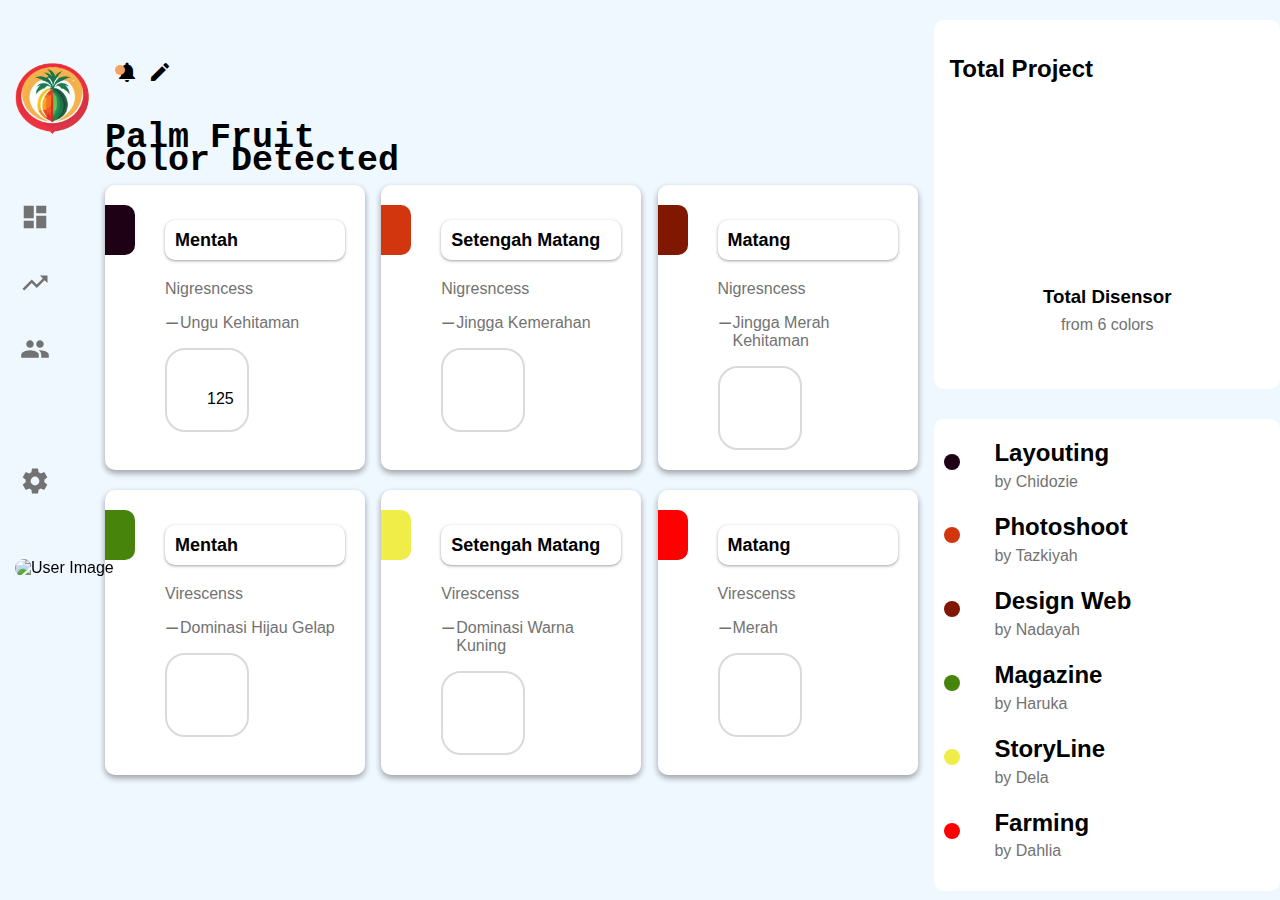
==== public/homepage.html @ 9758030a "web files" ====
<!DOCTYPE html>
<html lang="en">
<head>
    <meta charset="UTF-8">
    <meta name="viewport" content="width=device-width, initial-scale=1.0">
    <link href="https://fonts.googleapis.com/icon?family=Material+Icons" rel="stylesheet">
    <title>Color Detected Palm Fruit</title>
    <link rel="stylesheet" href="icons.css">
    <link rel="stylesheet" href="stylehomepage.css">
    <script src="https://use.fontawesome.com/d1341f9b7a.js"></script>
    <script src="https://cdn.jsdelivr.net/npm/chart.js"></script>
    <script src="https://cdn.jsdelivr.net/npm/chart.js@4.4.3/dist/chart.umd.min.js"></script>
    <script type="module" src="firebase.js"></script>
    <script type="module" src="./homepage.js"></script>
    <script type="module" src="scripts.js"></script>
</head>

<body>
    <div class="dashboard"> <!--Dashboard-->

        <section class="navigation"> <!--Navigation-->
            <img src="img/logo.png" alt="Ilogo" class="logo">

            <div>
                <span class="material-symbols-outlined">dashboard</span>
                <span class="material-symbols-outlined">trending_up</span>
                <span class="material-symbols-outlined">group</span>
                <span class="material-symbols-outlined">calendar_month</span>
                <span class="material-symbols-outlined">settings</span>
            </div>

            <img src="/img/WA.jpeg" alt="User Image" class="user">
        </section><!--Navigation Akhir-->

        <section class="main"> <!--Main-->
        <div class="search"> 
     <!--Search<form action="">
                    <input type="text" name="search" id="search"
                    placeholder="Search Here">
                    <span class="material-symbols-outlined">search</span>
                </form>-->
                <div class="notification">
                <span class="material-symbols-outlined">notifications</span>
                <span class="material-symbols-outlined">edit</span>
                </div>
            </div>

            <div class="title">
                <h1>Palm Fruit</h1>
                <h1>Color Detected</h1>
            <!--Sort 
                <form action="#">
                    <label for="projects">Sort By</label>
                    <select name="projects" id="projects">
                        <option value="recent">Recent Project</option>
                        <option value="finish">Finished Project</option>
                        <option value="ongoing">Ongoing Project</option>
                        <option value="stalled">Stalled Project</option>
                    </select>
                </form>
            </div> 
            Akhir-->

            <div class="project_list"> <!--Project List-->
                
                <div class="project"> <!--Project 1-->
                    <div class="category category_color1"></div>
                    <h2>Mentah</h2>
                    <p>Nigresncess</p>
                    <ul class="activity">
                        <li>Ungu Kehitaman</li>
                    </ul>

                    <div class="meta" style="text-align: center">
                       <!--TEMPAT ANGKA SENSOR-->
                       125
                    </div>

                </div> <!--Project 1 End-->

                <div class="project"> <!--Project 2-->
                    <div class="category category_color2"></div>
                    <h2>Setengah Matang</h2>
                    <p>Nigresncess</p>
                    <ul class="activity">
                        <li>Jingga Kemerahan</li>
                    </ul>

                    <div class="meta">
                       <!--TEMPAT ANGKA SENSOR-->
                    </div>
                </div> <!--Project 2 End-->

                <div class="project"> <!--Project 3-->
                    <div class="category category_color3"></div>
                    <h2>Matang</h2>
                    <p>Nigresncess</p>
                    <ul class="activity">
                        <li>Jingga Merah Kehitaman</li>
                    </ul>

                    <div class="meta">
                       <!--TEMPAT ANGKA SENSOR-->
                    </div>
                </div> <!--Project 3 End-->

                <div class="project"> <!--Project 4-->
                    <div class="category category_color4"></div>
                    <h2>Mentah</h2>
                    <p>Virescenss</p>
                    <ul class="activity">
                        <li>Dominasi Hijau Gelap</li>
                    </ul>

                    <div class="meta">
                       <!--TEMPAT ANGKA SENSOR-->
                    </div>
                </div> <!--Project 4 End-->

                <div class="project"> <!--Project 5-->
                    <div class="category category_color5"></div>
                    <h2>Setengah Matang</h2>
                    <p>Virescenss</p>
                    <ul class="activity">
                        <li>Dominasi Warna Kuning</li>
                    </ul>

                    <div class="meta">
                       <!--TEMPAT ANGKA SENSOR-->
                    </div>
                </div> <!--Project 5 End-->

                <div class="project"> <!--Project 6-->
                    <div class="category category_color6"></div>
                    <h2>Matang</h2>
                    <p>Virescenss</p>
                    <ul class="activity">
                        <li>Merah</li>
                    </ul>

                    <div class="meta">
                       <!--TEMPAT ANGKA SENSOR-->
                    </div>
                </div> <!--Project 6 End-->

            </div> <!--Project List-->
        </section><!--Main Akhir-->


        <section class="secondary"> <!--Secondary-->
            <div class="chart">
                <h2>Total Project</h2>
                <canvas id="myChart"></canvas>

                <div class="complete">
                    <h3>Total Disensor</h3>
                    <p>from 6 colors</p>
                </div>
            </div>

            <div class="recent_project"> <!--Recent Project-->
                <div class="listing">
                    <div class="title">
                        <div class="category category_color1"></div>
                        <h2>Layouting</h2>
                        <p>by Chidozie</p>
                    </div>
                </div>
                <div class="listing">
                    <div class="title">
                        <div class="category category_color2"></div>
                        <h2>Photoshoot</h2>
                        <p>by Tazkiyah</p>
                    </div>
                </div>
                <div class="listing">
                    <div class="title">
                        <div class="category category_color3"></div>
                        <h2>Design Web</h2>
                        <p>by Nadayah</p>
                    </div>
                </div>
                <div class="listing">
                    <div class="title">
                        <div class="category category_color4"></div>
                        <h2>Magazine</h2>
                        <p>by Haruka</p>
                    </div>
                </div>
                <div class="listing">
                    <div class="title">
                        <div class="category category_color5"></div>
                        <h2>StoryLine</h2>
                        <p>by Dela</p>
                    </div>
                </div>
                <div class="listing">
                    <div class="title">
                        <div class="category category_color6"></div>
                        <h2>Farming</h2>
                        <p>by Dahlia</p>
                    </div>
                </div>
            </div><!--Recent Project End-->
        </section><!--Secondary Akhir-->

    </div> <!--Dashboard Akhir-->



    <script>
        const ctx = document.getElementById('myChart');
      
        new Chart(ctx, {
          type: 'doughnut',
          data: {
            labels: ['MentahN', 'SMatangN', 'MatangN', 'MentahV', 'SMatangV', 'MatangV'],
            datasets: [{
              label: '# of Votes',
              data: [12, 19, 3, 5, 2, 3],
              backgroundColor: [
                    'rgb(31, 1, 22)',
                    'rgb(210, 54, 15)',
                    'rgb(128, 23, 0)',
                    'rgb(70, 132, 12)',
                    'rgb(240, 237, 73)',
                    'rgb(255, 0, 0)',
                    ],
                hoverOffset: 4
            }]
          },
        });
      </script>

</body>
</html>
---- public/icons.css ----
/* ICONS */
.material-symbols-outlined{
    font-family: 'Material Icons';
    font-weight: normal;
    font-style: normal;
    font-size: 24px;  /* Preferred icon size */
    display: inline-block;
    line-height: 1;
    text-transform: none;
    letter-spacing: normal;
    word-wrap: normal;
    white-space: nowrap;
    direction: ltr;
  
    /* Support for all WebKit browsers. */
    -webkit-font-smoothing: antialiased;
    /* Support for Safari and Chrome. */
    text-rendering: optimizeLegibility;
  
    /* Support for Firefox. */
    -moz-osx-font-smoothing: grayscale;
  
    /* Support for IE. */
    font-feature-settings: 'liga';
  }
---- public/stylehomepage.css ----
/* FONT */
@font-face {
    font-family:'Nunito' ;
    src: url(/font/Nunito-Regular.ttf);
  }

/* COLORWEB */


*{
  box-sizing: border-box;
  font-family: 'Nunito-Black', sans-serif;
}

body{
  margin: 0px;
  background-color: aliceblue;
}

.dashboard{
  padding: 0px 15px;
  margin: 0 auto;
}

/*======================
Navigation
========================*/
.dashboard .navigation{
  display: flex;
  justify-content: space-between;
  width: 100%;
  margin-top: 10px;
}
.dashboard .navigation img.logo{
  width: 75px;
  height: 75px;
  border-radius: 10px;
}
.dashboard .navigation img.user{
  width: 50px;
  height: 50px;
  border-radius: 10px;
}
.dashboard .navigation div .material-symbols-outlined{
  margin-left: 5px;
  margin-right: 5px;
  font-size: 30px;
  color: #727272;
}
.dashboard .navigation div{
  margin-top: 10px; 

}

/*======================
Main Dashboard
========================*/
/*Search*/
.dashboard .main .search form{
  position: relative;
}
.dashboard .main .search{
  margin-top: 20px;
}
.dashboard .main .search form input{
  width: 100%;
  font-size: 16px;
  padding: 10px 10px 10px 60px;
  border: 1px solid #dadada;
  background-color: rgba(0, 0, 0/ 0);
}
.dashboard .main .search form span{
  position: absolute;
  left: 15px;
  top: 10px;
  color: #727272;
}
.dashboard .main .search .notification{
  margin-left: 10px;
  margin-top: 10px;
}
.dashboard .main .search .notification span:nth-child(1){
  margin-right:5px;
  position: relative;
}
.dashboard .main .search .notification span:nth-child(1)::before{
  content: '';
  width: 10px;
  height: 10px;
  background-color: sandybrown;
  position: absolute;
  border-radius: 50%;
  top: 5px;
}

/*Ma Project*/
.dashboard .main .title{
  margin-top: 10px;
  margin-bottom: 30px;
}
.dashboard .main .title h1{
  font-family: 'Courier New', Courier, monospace;
  font-size: 35px;
  line-height: 0px;
}
.dashboard .main .title form{
  margin-top: 40px;
}
.dashboard .main .title form label{
  margin-right: 15px;
  color: #727272;
  font-size: 16px;
}
.dashboard .main .title form select{
  border: none;
  font-size: 15px;
  background-color: rgba(0, 0, 0/ 0);
}

/*Project List*/
.dashboard .main .project_list .project h2{
  padding: 20px 7px 20px 10px;
  background-color: white;
  box-shadow: rgba(60, 64, 67, 0.3) 0px 1px 2px 0px, rgba(60, 64, 67, 0.15) 0px 1px 3px 1px;
  margin-bottom: 20px;
  border-radius: 10px;
  position: relative;
  font-size: 18px;
  line-height: 0;
}
.dashboard .main .project_list .project p{
  color: #727272;
}
.dashboard .main .project_list .project ul{
  list-style: none;
  position: relative;
  margin-left: 0px;
  padding-left: 0px;
}
.dashboard .main .project_list .project ul li{
  position: relative;
  color: #727272;
  margin-left: 15px;
}
.dashboard .main .project_list .project ul li::before{
  content:"\268A";
  position: absolute;
  left: -15px;
  top: -5px;
}
.dashboard .main .project_list .project .meta{
  display: flex;
  justify-content: space-between;
  margin-top: 15px;

  width: 50px;
  height: 50px;
  padding: 40px;
  border-radius: 20px;
  border: 2px solid #dadada;
}
.dashboard .main .project_list .project {
  padding: 20px 20px 20px 60px;
  background-color: white;
  box-shadow: rgba(0, 0, 0, 0.16) 0px 3px 6px, rgba(0, 0, 0, 0.23) 0px 3px 6px;
  margin-bottom: 20px;
  border-radius: 10px;
  position: relative;
}
.dashboard .main .project_list .category{
  width: 30px;
  height: 50px;
  background-color: rebeccapurple;
  border-radius: 0px 10px 10px 0px;
  position: absolute;
  left: 0;
}
.category_color1{
  background-color: rgb(31, 1, 22) !important;
}
.category_color2{
  background-color: rgb(210, 54, 15) !important;
}
.category_color3{
  background-color: rgb(128, 23, 0) !important;
}
.category_color4{
  background-color: rgb(70, 132, 12) !important;
}
.category_color5{
  background-color: rgb(240, 237, 73) !important;
}
.category_color6{
  background-color: rgb(255, 0, 0) !important;
}

/*======================
Secondary Statics
========================*/
/* Chart */

.dashboard .secondary .chart .complete{
  text-align: center;
  margin: 40px 0px;
}
.dashboard .secondary .chart .complete h3{
  line-height: 0px;
}
.dashboard .secondary .chart .complete p{
  color: #727272;
}
.dashboard .secondary .chart{
  background-color: #fff;
  padding: 15px;
  position: relative;
  margin-bottom: 30px;
}

/* Recent Project */
.dashboard .secondary .recent_project .listing h2{
  line-height: 0px;
}
.dashboard .secondary .recent_project .listing p{
  color: #727272;
}
.dashboard .secondary .recent_project .listing{
  display: flex;
  justify-content:space-between;
}
.dashboard .secondary .recent_project{
  background-color: #fff;
  padding: 15px 15px 15px 60px;
  position: relative;
  margin-bottom: 30px;
}
.dashboard .secondary .recent_project .category{
  width: 16px;
  height: 16px;
  border-radius: 16px;
  position: absolute;
  left: 10px;
  margin-top: 20px;
}


/*======================
Media Query 768xp
========================*/
@media only screen and (min-width: 768px){

  /*Dashborad Search*/
  .dashboard .main .search{
    display: flex;
    justify-content: space-between;
    margin-top: 50px;
    margin-bottom: 50px;
  }
  .dashboard .main .search form{
    margin-top: 10px;
  }
  section.main .project_list{
    display: flex;
    flex-wrap: wrap;
    justify-content: space-between;
  }
  section.main .project_list .project{
    width: 47%;
  }
  section.main .project_list .project span{
    margin-top: 15px;
  }

  /* Recent Projects*/
  section.secondary{
    display: flex;
    justify-content: space-between;
    flex-wrap: nowrap;
    background-color: #fff;
    padding-top: 70px;
  }
  section.secondary .chart{
    width: 40%;
  }
  section.secondary .recent_project{
    width: 55%;
  }
  section.secondary .recent_project .listing span{
  margin-top: 15px;
  }
}

@media only screen and (min-width: 1024px){
  .dashboard .navigation,
  .dashboard .navigation div span,
  section.secondary{
    display: block;
  }
  .dashboard .navigation{
    width: 60%;
    position: fixed;
    z-index: 10;
  }
  section.main{
    width: 65%;
    margin-left: 90px;
    margin-right: 20px;
  }
  section.secondary{
    width: 27%;
    padding-top: 0px;
    position: fixed;
    top: 20px;
    right: 0;
    background-color: transparent;
  }
  section.secondary .chart,
  section.secondary .recent_project{
    width: 100%;
    border-radius: 10px;
  }
  .dashboard .navigation div{
    margin-top: 7vh;
    margin-bottom: 7vh;
  }
  .dashboard .navigation div span{
    margin-top: 4vh;
  }
}
@media only screen and (min-width: 1111px){
  section.main .project_list .project{
    width: 32%;
  }
  section.main{
    width: 65%;
  }
}
@media only screen and (min-width: 1500px){
  section.secondary .recent_project .listing:nth-child(4){
    display: none;
  }
}
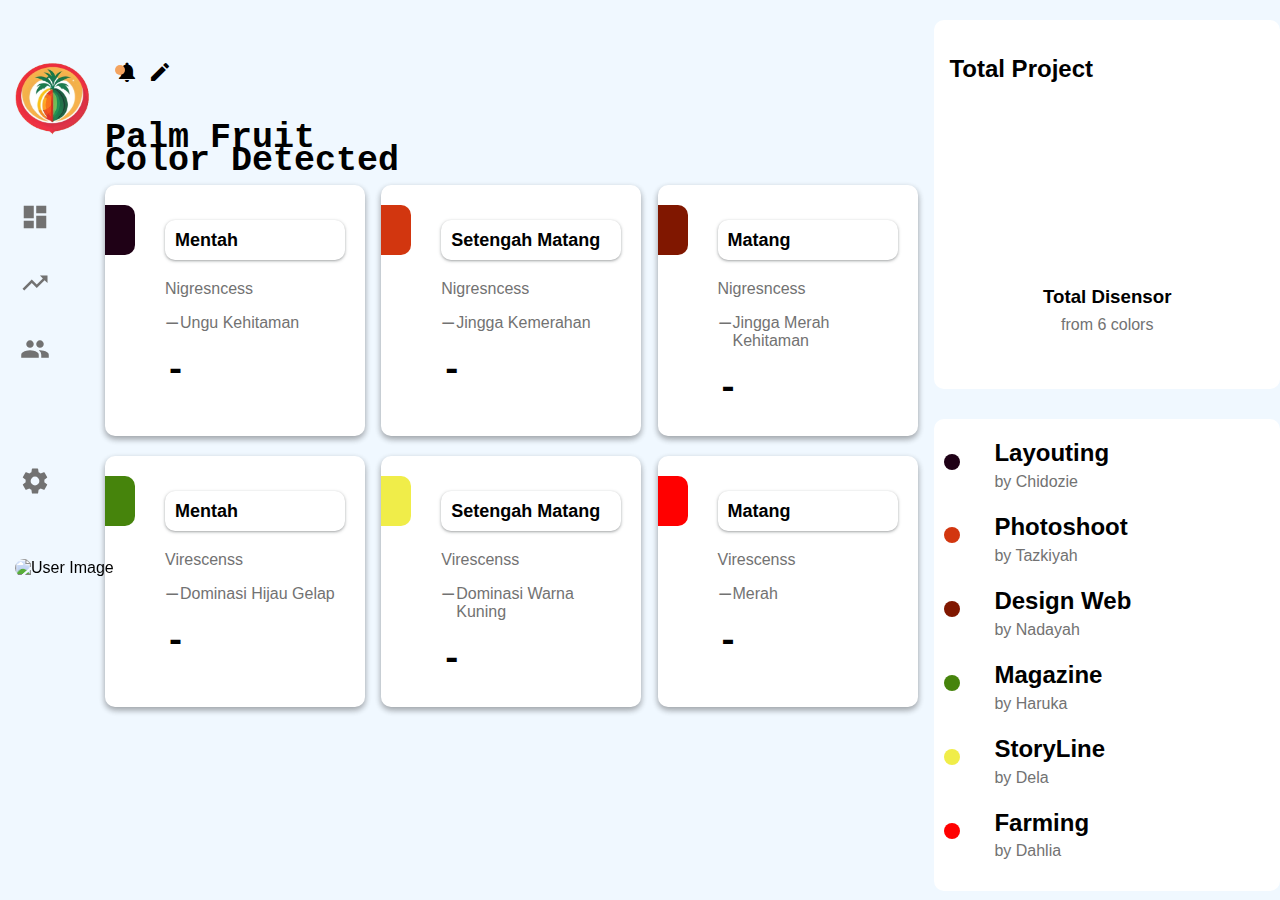
==== commit b196f3b9: "readjust firebase page" ====
--- a/public/homepage.html
+++ b/public/homepage.html
@@ -1,5 +1,6 @@
 <!DOCTYPE html>
 <html lang="en">
+
 <head>
     <meta charset="UTF-8">
     <meta name="viewport" content="width=device-width, initial-scale=1.0">
@@ -33,22 +34,22 @@
         </section><!--Navigation Akhir-->
 
         <section class="main"> <!--Main-->
-        <div class="search"> 
-     <!--Search<form action="">
+            <div class="search">
+                <!--Search<form action="">
                     <input type="text" name="search" id="search"
                     placeholder="Search Here">
                     <span class="material-symbols-outlined">search</span>
                 </form>-->
                 <div class="notification">
-                <span class="material-symbols-outlined">notifications</span>
-                <span class="material-symbols-outlined">edit</span>
+                    <span class="material-symbols-outlined">notifications</span>
+                    <span class="material-symbols-outlined">edit</span>
                 </div>
             </div>
 
             <div class="title">
                 <h1>Palm Fruit</h1>
                 <h1>Color Detected</h1>
-            <!--Sort 
+                <!--Sort 
                 <form action="#">
                     <label for="projects">Sort By</label>
                     <select name="projects" id="projects">
@@ -61,89 +62,94 @@
             </div> 
             Akhir-->
 
-            <div class="project_list"> <!--Project List-->
-                
-                <div class="project"> <!--Project 1-->
-                    <div class="category category_color1"></div>
-                    <h2>Mentah</h2>
-                    <p>Nigresncess</p>
-                    <ul class="activity">
-                        <li>Ungu Kehitaman</li>
-                    </ul>
-
-                    <div class="meta" style="text-align: center">
-                       <!--TEMPAT ANGKA SENSOR-->
-                       125
-                    </div>
-
-                </div> <!--Project 1 End-->
-
-                <div class="project"> <!--Project 2-->
-                    <div class="category category_color2"></div>
-                    <h2>Setengah Matang</h2>
-                    <p>Nigresncess</p>
-                    <ul class="activity">
-                        <li>Jingga Kemerahan</li>
-                    </ul>
-
-                    <div class="meta">
-                       <!--TEMPAT ANGKA SENSOR-->
-                    </div>
-                </div> <!--Project 2 End-->
-
-                <div class="project"> <!--Project 3-->
-                    <div class="category category_color3"></div>
-                    <h2>Matang</h2>
-                    <p>Nigresncess</p>
-                    <ul class="activity">
-                        <li>Jingga Merah Kehitaman</li>
-                    </ul>
-
-                    <div class="meta">
-                       <!--TEMPAT ANGKA SENSOR-->
-                    </div>
-                </div> <!--Project 3 End-->
-
-                <div class="project"> <!--Project 4-->
-                    <div class="category category_color4"></div>
-                    <h2>Mentah</h2>
-                    <p>Virescenss</p>
-                    <ul class="activity">
-                        <li>Dominasi Hijau Gelap</li>
-                    </ul>
-
-                    <div class="meta">
-                       <!--TEMPAT ANGKA SENSOR-->
-                    </div>
-                </div> <!--Project 4 End-->
-
-                <div class="project"> <!--Project 5-->
-                    <div class="category category_color5"></div>
-                    <h2>Setengah Matang</h2>
-                    <p>Virescenss</p>
-                    <ul class="activity">
-                        <li>Dominasi Warna Kuning</li>
-                    </ul>
-
-                    <div class="meta">
-                       <!--TEMPAT ANGKA SENSOR-->
-                    </div>
-                </div> <!--Project 5 End-->
-
-                <div class="project"> <!--Project 6-->
-                    <div class="category category_color6"></div>
-                    <h2>Matang</h2>
-                    <p>Virescenss</p>
-                    <ul class="activity">
-                        <li>Merah</li>
-                    </ul>
-
-                    <div class="meta">
-                       <!--TEMPAT ANGKA SENSOR-->
-                    </div>
-                </div> <!--Project 6 End-->
-
-            </div> <!--Project List-->
+                <div class="project_list"> <!--Project List-->
+
+                    <div class="project"> <!--Project 1-->
+                        <div class="category category_color1"></div>
+                        <h2>Mentah</h2>
+                        <p>Nigresncess</p>
+                        <ul class="activity">
+                            <li>Ungu Kehitaman</li>
+                        </ul>
+
+                        <div class="meta" style="text-align: center">
+                            <!--TEMPAT ANGKA SENSOR-->
+                            <h1 id="ungu_kehitaman_txt">-</h1>
+                        </div>
+
+                    </div> <!--Project 1 End-->
+
+                    <div class="project"> <!--Project 2-->
+                        <div class="category category_color2"></div>
+                        <h2>Setengah Matang</h2>
+                        <p>Nigresncess</p>
+                        <ul class="activity">
+                            <li>Jingga Kemerahan</li>
+                        </ul>
+
+                        <div class="meta">
+                            <!--TEMPAT ANGKA SENSOR-->
+                            <h1 id="jingga_kemerahan_txt">-</h1>
+                        </div>
+                    </div> <!--Project 2 End-->
+
+                    <div class="project"> <!--Project 3-->
+                        <div class="category category_color3"></div>
+                        <h2>Matang</h2>
+                        <p>Nigresncess</p>
+                        <ul class="activity">
+                            <li>Jingga Merah Kehitaman</li>
+                        </ul>
+
+                        <div class="meta">
+                            <!--TEMPAT ANGKA SENSOR-->
+                            <h1 id="jingga_merah_kehitaman_txt">-</h1>
+                        </div>
+                    </div> <!--Project 3 End-->
+
+                    <div class="project"> <!--Project 4-->
+                        <div class="category category_color4"></div>
+                        <h2>Mentah</h2>
+                        <p>Virescenss</p>
+                        <ul class="activity">
+                            <li>Dominasi Hijau Gelap</li>
+                        </ul>
+
+                        <div class="meta">
+                            <!--TEMPAT ANGKA SENSOR-->
+                            <h1 id="hijau_gelap_txt">-</h1>
+                        </div>
+                    </div> <!--Project 4 End-->
+
+                    <div class="project"> <!--Project 5-->
+                        <div class="category category_color5"></div>
+                        <h2>Setengah Matang</h2>
+                        <p>Virescenss</p>
+                        <ul class="activity">
+                            <li>Dominasi Warna Kuning</li>
+                        </ul>
+
+                        <div class="meta">
+                            <!--TEMPAT ANGKA SENSOR-->
+                            <h1 id="kuning_txt">-</h1>
+                        </div>
+                    </div> <!--Project 5 End-->
+
+                    <div class="project"> <!--Project 6-->
+                        <div class="category category_color6"></div>
+                        <h2>Matang</h2>
+                        <p>Virescenss</p>
+                        <ul class="activity">
+                            <li>Merah</li>
+                        </ul>
+
+                        <div class="meta">
+                            <!--TEMPAT ANGKA SENSOR-->
+                            <h1 id="merah_txt">-</h1>
+                        </div>
+                    </div> <!--Project 6 End-->
+
+                </div> <!--Project List-->
         </section><!--Main Akhir-->
 
 
@@ -207,30 +213,84 @@
     </div> <!--Dashboard Akhir-->
 
 
-
+    <script type="module">
+        // Import the functions you need from the SDKs you need
+        import { initializeApp } from "https://www.gstatic.com/firebasejs/10.13.2/firebase-app.js";
+        import { getDatabase, ref, onValue } from "https://www.gstatic.com/firebasejs/10.13.2/firebase-database.js";
+
+        // Firebase configuration
+        const firebaseConfig = {
+            apiKey: "AIzaSyBROYVHbhbbsa7KESqpZCH8Hm4mlqx_Rwc",
+            authDomain: "colordetectedpalmfruit.firebaseapp.com",
+            databaseURL: "https://colordetectedpalmfruit-default-rtdb.firebaseio.com",
+            projectId: "colordetectedpalmfruit",
+            storageBucket: "colordetectedpalmfruit.appspot.com",
+            messagingSenderId: "423623916774",
+            appId: "1:423623916774:web:087efa74173b7403810f27",
+            measurementId: "G-4580V5B7KP"
+        };
+
+        // Initialize Firebase
+        const app = initializeApp(firebaseConfig);
+        const database = getDatabase(app);
+
+        // Reference to RGB values in Firebase Realtime Database
+        const containerRef = ref(database, 'container');  // Pastikan ini sesuai dengan direktori di Firebase Anda
+
+        // Update box color whenever the RGB values change
+        onValue(containerRef, (snapshot) => {
+            const containerData = snapshot.val();
+
+
+            const hijauGelapCount = containerData.hijau_gelap;
+            const jinggaKemerahanCount = containerData.jingga_kemerahan;
+            const jinggaMerahKehitamanCount = containerData.jingga_merah_kehitaman;
+            const kuningCount = containerData.kuning;
+            const merahCount = containerData.merah;
+            const unguKehitamanCount = containerData.ungu_kehitaman;
+
+
+            const hijauGelapBox = document.getElementById('hijau_gelap_txt');
+            const jinggaKemerahanBox = document.getElementById('jingga_kemerahan_txt');
+            const jinggaMerahKehitamanBox = document.getElementById('jingga_merah_kehitaman_txt');
+            const kuningBox = document.getElementById('kuning_txt');
+            const merahBox = document.getElementById('merah_txt');
+            const unguKehitamanBox = document.getElementById('ungu_kehitaman_txt');
+
+
+            hijauGelapBox.innerText = hijauGelapCount;
+            jinggaKemerahanBox.innerText = jinggaKemerahanCount;
+            jinggaMerahKehitamanBox.innerText = jinggaMerahKehitamanCount;
+            kuningBox.innerText = kuningCount;
+            merahBox.innerText = merahCount;
+            unguKehitamanBox.innerText = unguKehitamanCount;
+
+        });
+    </script>
     <script>
         const ctx = document.getElementById('myChart');
-      
+
         new Chart(ctx, {
-          type: 'doughnut',
-          data: {
-            labels: ['MentahN', 'SMatangN', 'MatangN', 'MentahV', 'SMatangV', 'MatangV'],
-            datasets: [{
-              label: '# of Votes',
-              data: [12, 19, 3, 5, 2, 3],
-              backgroundColor: [
-                    'rgb(31, 1, 22)',
-                    'rgb(210, 54, 15)',
-                    'rgb(128, 23, 0)',
-                    'rgb(70, 132, 12)',
-                    'rgb(240, 237, 73)',
-                    'rgb(255, 0, 0)',
+            type: 'doughnut',
+            data: {
+                labels: ['MentahN', 'SMatangN', 'MatangN', 'MentahV', 'SMatangV', 'MatangV'],
+                datasets: [{
+                    label: '# of Votes',
+                    data: [12, 19, 3, 5, 2, 3],
+                    backgroundColor: [
+                        'rgb(31, 1, 22)',
+                        'rgb(210, 54, 15)',
+                        'rgb(128, 23, 0)',
+                        'rgb(70, 132, 12)',
+                        'rgb(240, 237, 73)',
+                        'rgb(255, 0, 0)',
                     ],
-                hoverOffset: 4
-            }]
-          },
+                    hoverOffset: 4
+                }]
+            },
         });
-      </script>
+    </script>
 
 </body>
-</html>
+
+</html>--- a/public/stylehomepage.css
+++ b/public/stylehomepage.css
@@ -155,9 +155,7 @@
 
   width: 50px;
   height: 50px;
-  padding: 40px;
   border-radius: 20px;
-  border: 2px solid #dadada;
 }
 .dashboard .main .project_list .project {
   padding: 20px 20px 20px 60px;
